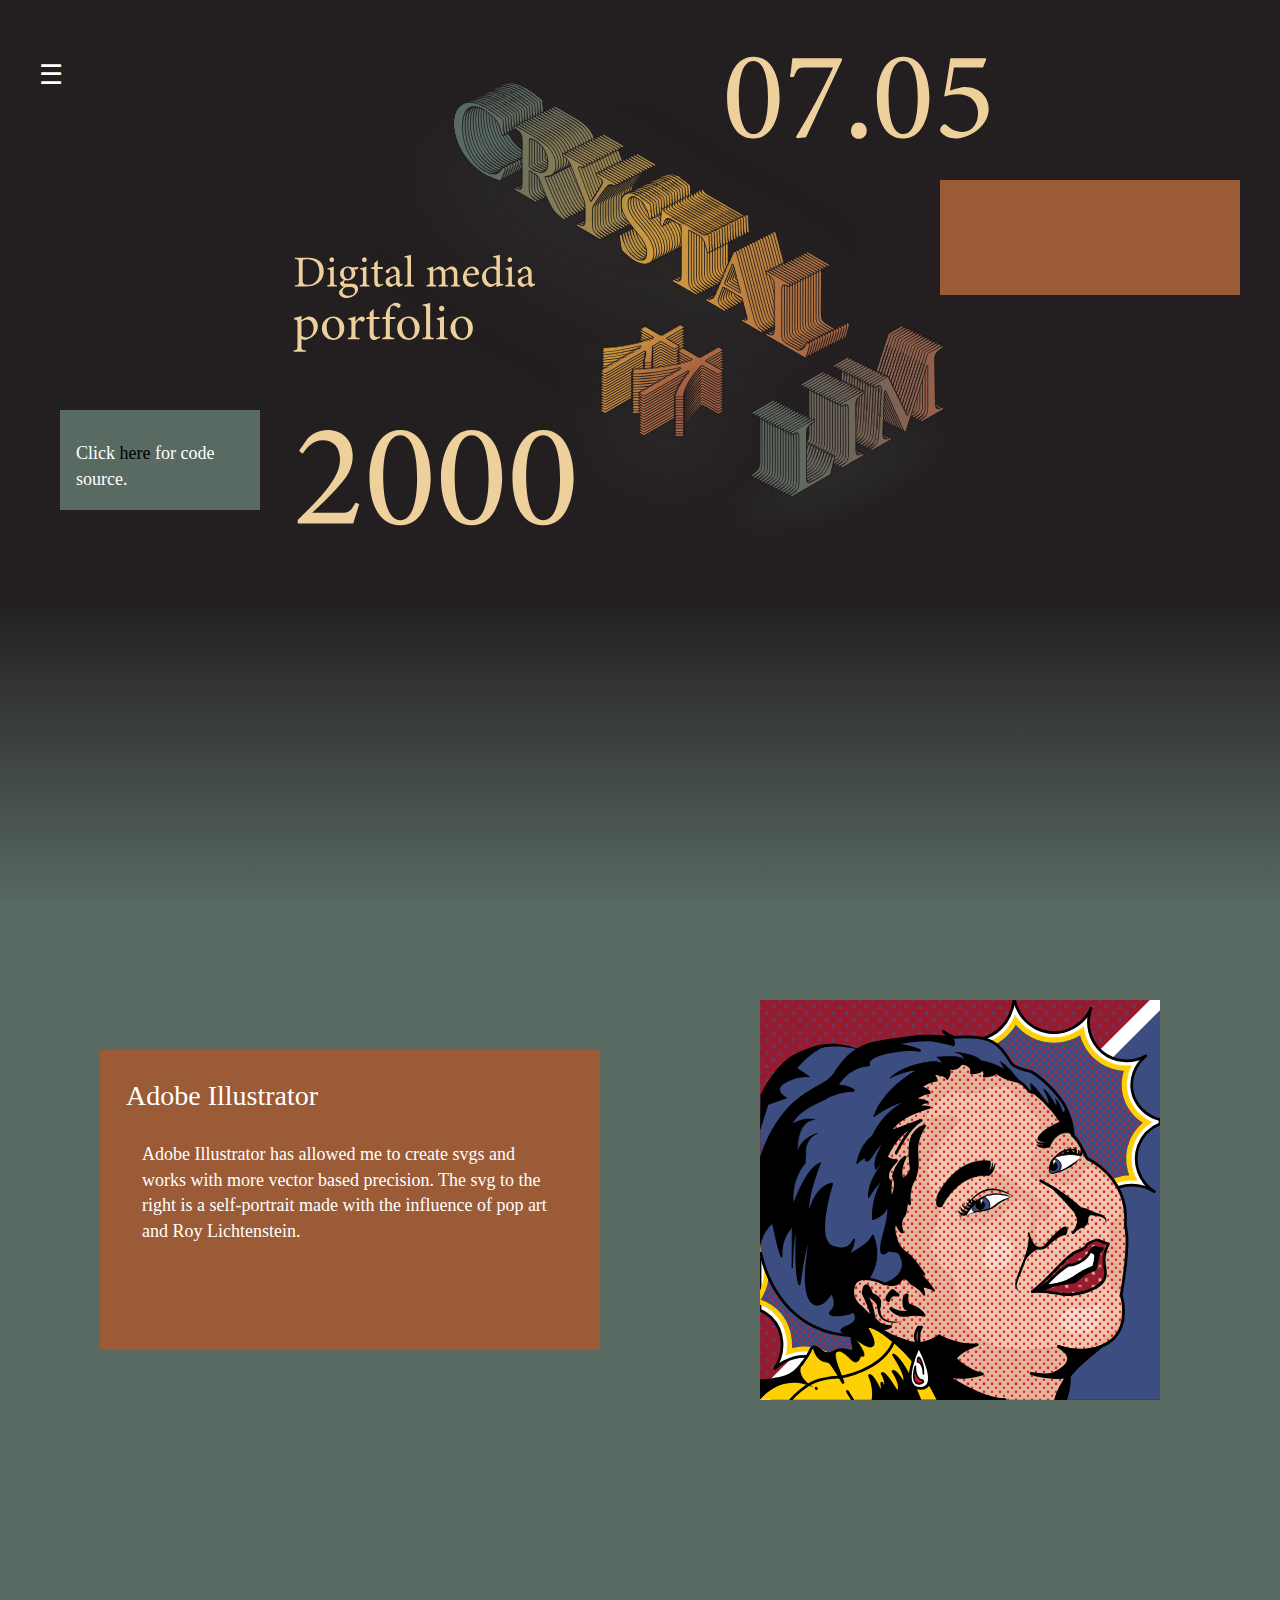
==== index.html @ cbd5aaac "commit" ====
<!DOCTYPE html>
<html>
<head>
  <link href="style.css" rel="stylesheet" type="text/css" />
  <link rel="stylesheet" media="screen and (max-width: 600px)" href="sm.css">
  <title>parallax</title>
  <meta charset="utf-8">
  <meta name="viewport" content="width=device-width, initial-scale=1">
  <link rel="stylesheet" href="https://maxcdn.bootstrapcdn.com/bootstrap/3.4.1/css/bootstrap.min.css">
  <script src="https://ajax.googleapis.com/ajax/libs/jquery/3.5.1/jquery.min.js"></script>
  <script src="https://maxcdn.bootstrapcdn.com/bootstrap/3.4.1/js/bootstrap.min.js"></script>
</head>
<body class="background">
<script src="script.js"></script>
<div id="mySidenav" class="sidenav">
  <a href="javascript:void(0)" class="closebtn" onclick="closeNav()">&times;</a>
  <a href="sandbox.html">About</a>
  <a href="#">Services</a>
  <a href="#">Clients</a>
  <a href="#">Contact</a>
</div>
<div class="row" style="padding:0px;margin:0px;">
  <div class="col-sm-12 pic"></div>
</div>
  <div id="rtol2" class="main">
    <span id="navbutton" onclick="openNav()">&#9776;</span>
  </div>

<div id="rtol" class="col9"></div>
  <div id="ltor" class="main2"><p style="font-size:18px;color:white;font-family:'Times New Roman';text-align:right;">A rennovated page for digital artworks made by Crystal Lim</p></div>

<div id="rtol" class="col7"></div>
  <div id="ltor" class="main3"><p id="w" style="font-size:18px;color:white;font-family:'Times New Roman';">Click <a href="https://github.com/crystal00lim/00" id="l" >here</a> for code source.</p>
</div>
<svg width="100%" height="310px">
  <rect width="100%" height="310px" fill="url(#grad2)"/>
  <defs>
    <linearGradient id="grad2" x1="0%" y1="0%" x2="0%" y2="100%">
      <stop offset="0%" style="stop-color:rgb(35,31,32);stop-opacity:1" />
      <stop offset="100%" style="stop-color:rgb(89,106,99);stop-opacity:1" />
    </linearGradient>
  </defs>
</svg>
<div id="ltor"class="col8">
  <p id="rtol" style="font-family:'Times New Roman';font-size:28px;color:white;padding:0px">Adobe Illustrator</p>
  <p id="rtol" style="font-family:'Times New Roman';font-size:18px;color:white;;">Adobe Illustrator has allowed me to create svgs and works with more vector based precision. The svg to the right is a self-portrait made with the influence of pop art and Roy Lichtenstein.</p>
</div>
<div class="col6">
  <div class="col-sm-6"></div>
  <div style="margin-top:100px;" class="col-sm-6 pic2">
  </div>
</div>
<svg width="100%" height="450px">
  <rect width="100%" height="450px" fill="url(#grad3)"/>
  <defs>
    <linearGradient id="grad3" x1="0%" y1="0%" x2="0%" y2="100%">
      <stop offset="0%" style="stop-color:rgb(89,106,99);stop-opacity:1"/>
      <stop offset="100%" style="stop-color:rgb(155,91,54);stop-opacity:1" />
    </linearGradient>
  </defs>
</svg>
<script>
  window.onscroll = function() {myFunction()};
  var rtol2 = document.getElementById("rtol2");
  var sticky = rtol2.offsetTop;
  function myFunction() {
    if (window.pageYOffset >= sticky) {
    rtol2.classList.add("sticky");
    } else {
    rtol2.classList.remove("sticky");
    }
  }
  </script>
</body>
</html>
---- style.css ----
body, html {
}
.row {
  background-color: rgb(35,31,32);
  padding:0px;
  margin:0px;
}
.row2 {
  background-color: rgb(89,106,99);
  padding:0px;
  margin:0px;
}
.sidenav {
  height: 100%;
  width: 0;
  position: fixed;
  z-index: 1;
  top: 0;
  left: 0;
  background-color: #111;
  overflow-x: hidden;
  transition: 0.5s;
  padding-top: 60px;
}
#l {
  color:black;
}
.sidenav a {
  padding: 8px 8px 8px 32px;
  text-decoration: none;
  font-size: 25px;
  color: #818181;
  display: block;
  transition: 0.3s;
}

.sidenav a:hover {
  color: #f1f1f1;
}

.sidenav .closebtn {
  position: absolute;
  top: 0;
  right: 25px;
  font-size: 36px;
  margin-left: 50px;
}

.main {
  position:absolute;
  top:30px;
  left:13px;
  width:280px;
  background-color:transparent;
}

@media screen and (max-height: 450px) {
  .sidenav {padding-top: 15px;}
  .sidenav a {font-size: 18px;}
}
#navbutton {
  font-size:20pt;
  cursor: pointer;
  color:white;
  font-family: 'Times New Roman', Times, serif;
  text-align:left;
}

#ltor {
  padding: 16px;
  animation-name: lside;
  animation-duration:2.0s;
  animation-fill-mode:forwards;
  text-align:left;
}
@-webkit-keyframes lside {
  0%   { transform: translate(-80px,0px); 
         opacity:0;}
  100% { transform: translate(0px,0px); 
         opacity:1;}
}
@-moz-keyframes lside {
  0%   { transform: translate(-80px,0px); 
         opacity:0;}
  100% { transform: translate(0px,0px); 
         opacity:1;}
}
@-o-keyframes lside {
  0%   { transform: translate(-100px,0px); 
         opacity:0;}
  100% { transform: translate(0px,0px); 
         opacity:1;}
}
@keyframes lside {
  0%   { transform: translate(-100px,0px); 
         opacity:0;}
  100% { transform: translate(0px,0px); 
         opacity:1;}
}

#rtol2 {
  padding: 16px;
  animation-name: side;
  animation-duration:1.5s;
  animation-fill-mode:forwards;
  margin:10px;
}
#rtol {
  padding: 16px;
  animation-name: side;
  animation-duration:1.5s;
  animation-fill-mode:forwards;
  margin:10px;
}
@-webkit-keyframes side {
  0%   { transform: translate(80px,0px); 
         opacity: 0; }
  100% { transform: translate(0px,0px);
         opacity:1; }
}
@-moz-keyframes side {
  0%   { transform: translate(80px,0px); 
         opacity:0;}
  100% { transform: translate(0px,0px); 
         opacity:1;}
}
@-o-keyframes side {
  0%   { transform: translate(100px,0px); 
         opacity:0;}
  100% { transform: translate(0px,0px); 
         opacity:1;}
}
@keyframes side {
  0%   { transform: translate(100px,0px); 
         opacity:0;}
  100% { transform: translate(0px,0px); 
         opacity:1;}
}

.dtou {
  padding: 16px;
  animation-name: vslide;
  animation-duration:3s;
  animation-fill-mode:forwards;
}
@-webkit-keyframes vslide {
  0%   { transform: translate(0px,100px); }
  100% { transform: translate(0px,0px); }
}
@-moz-keyframes vslide {
  0%   { transform: translate(0px,100px); }
  100% { transform: translate(0px,0px); }
}
@-o-keyframes vslide {
  0%   { transform: translate(0px,100px); }
  100% { transform: translate(0px,0px); }
}
@keyframes vslide {
  0%   { transform: translate(0px,100px); }
  100% { transform: translate(0px,0px); }
}

.pic {
  background-image:url('crystal.svg');
  background-repeat:no-repeat;
  background-position:center;
  background-size:900px 600px;
  height:600px;
  padding: 0px; 
  margin:0px;
}
.main2 {
  position:absolute;
  top:190px;
  right:60px;
  width:280px;
  background-color:transparent;
}
.main3 {
  position:absolute;
  top:425px;
  left:60px;
  width:180px;
  background-color:transparent;
}
.col7 {
  width:200px;
  height:100px;
  padding:10px;
  position: absolute;
  top:400px;
  left:50px;
  background-color:rgb(89,106,99);
}
.col8 {
  width:500px;
  height:300px;
  padding:10px;
  position: absolute;
  top:1050px;
  left:100px;
  background-color:rgb(155,91,54);
  z-index:+9;
}
.col9 {
  width:300px;
  height:115px;
  padding-top:0px;
  background-color: rgb(155,91,54);
  position: absolute;
  top:170px;
  right:30px;
  z-index:+11;
}
.col6 {
  width:100%;
  height:900px;
  padding-top:0px;
  background-color:rgb(89,106,99);
  position: absolute;
  top:900px;
}
.pic2 {
  background-image:url('pop.svg');
  background-repeat:no-repeat;
  background-position:center;
  background-size:400px 400px;
  height:400px;
  padding: 0px; 
  margin:0px;
}
.sticky {
  position: fixed;
  top: 0;
  width: 100%;
  z-index:2;
}
---- sm.css ----
body, html {
}
.row {
  background-color: rgb(35,31,32);
  padding:0px;
  margin:0px;
}
.row2 {
  background-color: rgb(89,106,99);
  padding:0px;
  margin:0px;
}
.sidenav {
  height: 100%;
  width: 0;
  position: fixed;
  z-index: 10;
  top: 0;
  left: 0;
  background-color: #111;
  overflow-x: hidden;
  transition: 0.5s;
  padding-top: 60px;
}

.sidenav a {
  padding: 8px 8px 8px 32px;
  text-decoration: none;
  font-size: 25px;
  color: #818181;
  display: block;
  transition: 0.3s;
}

.sidenav a:hover {
  color: #f1f1f1;
}

.sidenav .closebtn {
  position: absolute;
  top: 0;
  right: 25px;
  font-size: 36px;
  margin-left: 50px;
}

.main {
  position:absolute;
  top:-5px;
  left:-8px;
  text-align: left;
}
  
#l {
  color:rgb(155,91,54);
}
@media screen and (max-height: 450px) {
  .sidenav {padding-top: 15px;}
  .sidenav a {font-size: 18px;}
}
#navbutton {
  font-size:20pt;
  cursor: pointer;
  color:white;
  font-family: 'Times New Roman', Times, serif;
}

#ltor {
  padding: 16px;
  animation-name: lside;
  animation-duration:2.0s;
  animation-fill-mode:forwards;
  text-align:left;
}
@-webkit-keyframes lside {
  0%   { transform: translate(-80px,0px); 
         opacity:0;}
  100% { transform: translate(0px,0px); 
         opacity:1;}
}
@-moz-keyframes lside {
  0%   { transform: translate(-80px,0px); 
         opacity:0;}
  100% { transform: translate(0px,0px); 
         opacity:1;}
}
@-o-keyframes lside {
  0%   { transform: translate(-100px,0px); 
         opacity:0;}
  100% { transform: translate(0px,0px); 
         opacity:1;}
}
@keyframes lside {
  0%   { transform: translate(-100px,0px); 
         opacity:0;}
  100% { transform: translate(0px,0px); 
         opacity:1;}
}

#rtol {
  padding: 16px;
  animation-name: side;
  animation-duration:1.5s;
  animation-fill-mode:forwards;
  margin:10px;
}
@-webkit-keyframes side {
  0%   { transform: translate(80px,0px); 
         opacity: 0; }
  100% { transform: translate(0px,0px);
         opacity:1; }
}
@-moz-keyframes side {
  0%   { transform: translate(80px,0px); 
         opacity:0;}
  100% { transform: translate(0px,0px); 
         opacity:1;}
}
@-o-keyframes side {
  0%   { transform: translate(100px,0px); 
         opacity:0;}
  100% { transform: translate(0px,0px); 
         opacity:1;}
}
@keyframes side {
  0%   { transform: translate(100px,0px); 
         opacity:0;}
  100% { transform: translate(0px,0px); 
         opacity:1;}
}

.dtou {
  padding: 16px;
  animation-name: vslide;
  animation-duration:3s;
  animation-fill-mode:forwards;
}
@-webkit-keyframes vslide {
  0%   { transform: translate(0px,100px); }
  100% { transform: translate(0px,0px); }
}
@-moz-keyframes vslide {
  0%   { transform: translate(0px,100px); }
  100% { transform: translate(0px,0px); }
}
@-o-keyframes vslide {
  0%   { transform: translate(0px,100px); }
  100% { transform: translate(0px,0px); }
}
@keyframes vslide {
  0%   { transform: translate(0px,100px); }
  100% { transform: translate(0px,0px); }
}

.pic {
  background-image:url('crystalsm.svg');
  background-repeat:no-repeat;
  background-position:center;
  background-size:900px 600px;
  height:600px;
  padding: 0px; 
  margin:0px;
}
#w {
    width: 220px;
    text-align:right;
}
.main3 {
  position:absolute;
  top:550px;
  left:60px;
  width:180px;
  background-color:transparent;
}
.main2 {
    position: absolute;
    top:650px;
  }
.col7 {
    display:none;
}
.col8 {
  width:300px;
  height:300px;
  padding:10px;
  position: absolute;
  top:750px;
  left:5px;
  background-color:rgb(155,91,54);
  z-index:+9;
}
.col9 {
    display:none;
}
.col6 {
  width:100%;
  height:800px;
  padding-top:0px;
  background-color:rgb(89,106,99);
  position: absolute;
  top:1000px;
  z-index:1;
}
.pic2 {
  background-image:url('pop.svg');
  background-repeat:no-repeat;
  background-position:center;
  background-size:400px 400px;
  height:400px;
  padding: 0px; 
  margin:0px;
}
.sticky {
  position: fixed;
  top: 0;
  width: 100%;
  z-index:2;
}
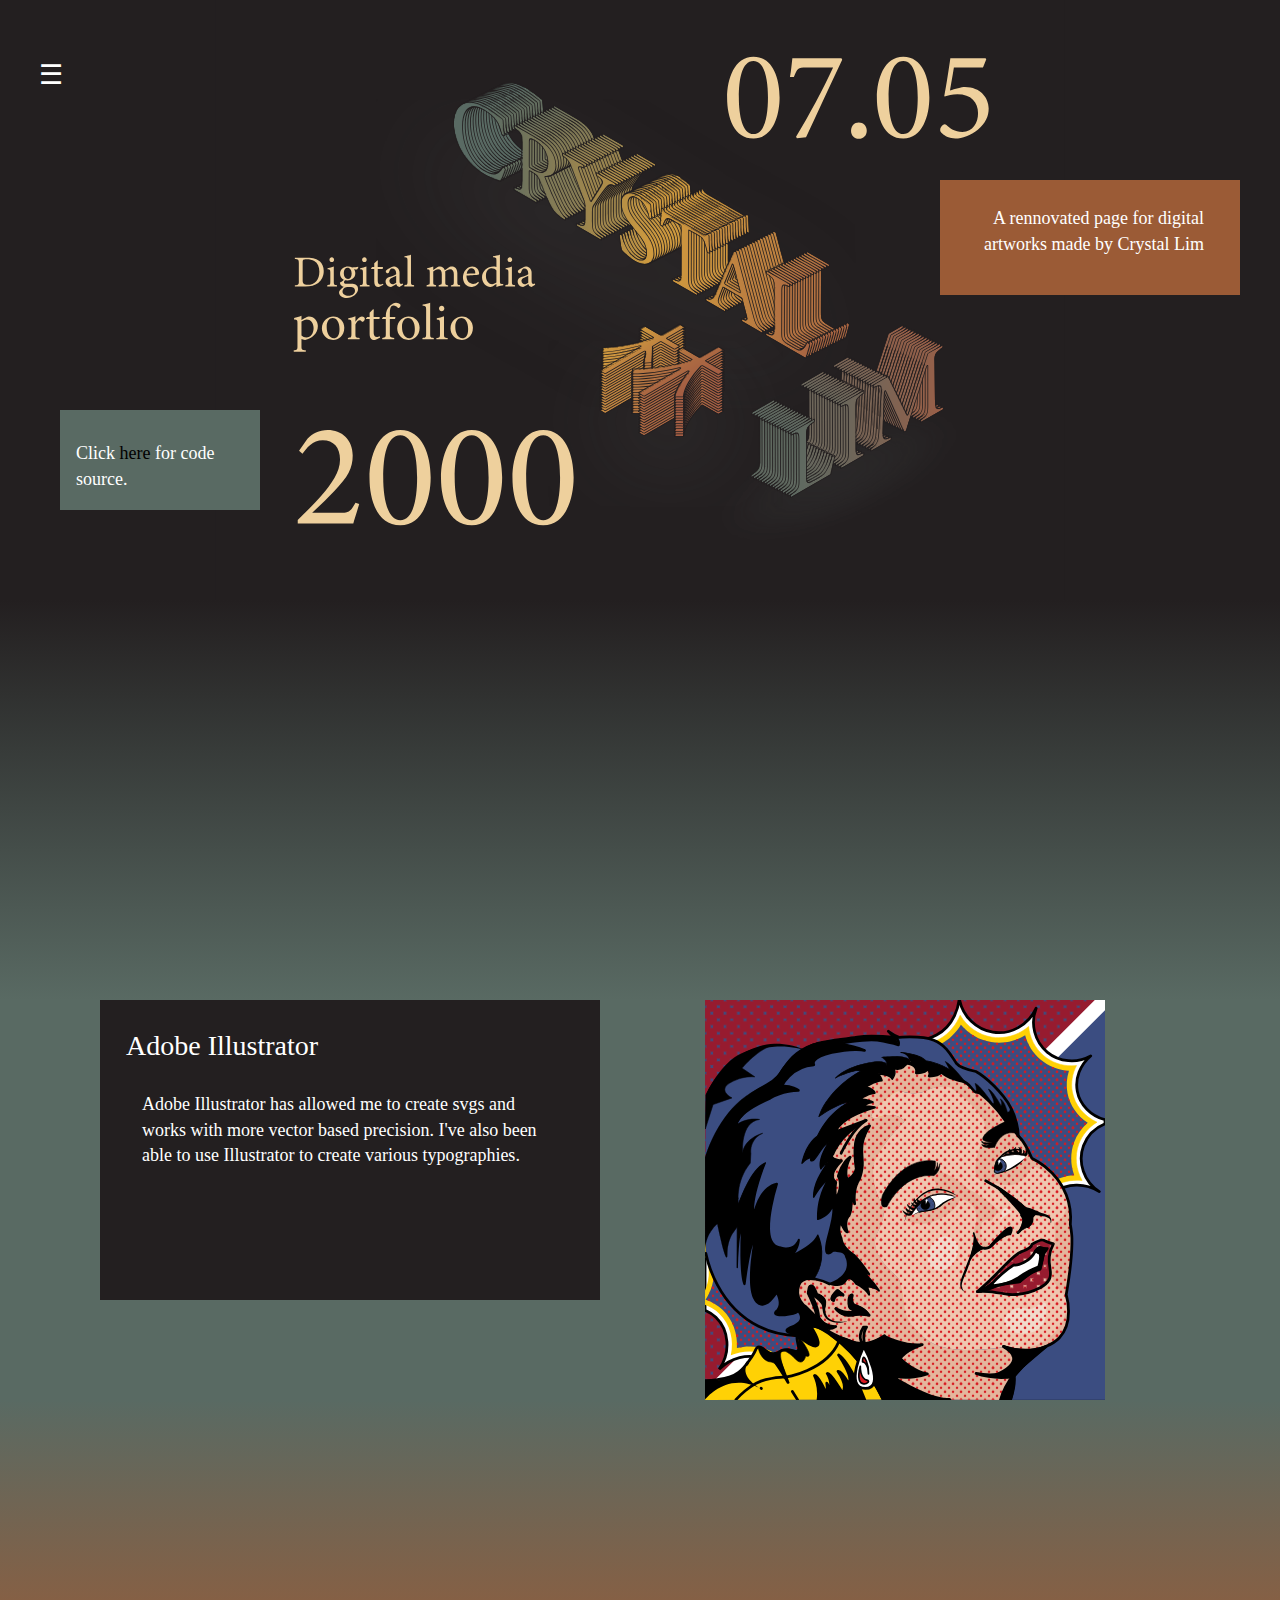
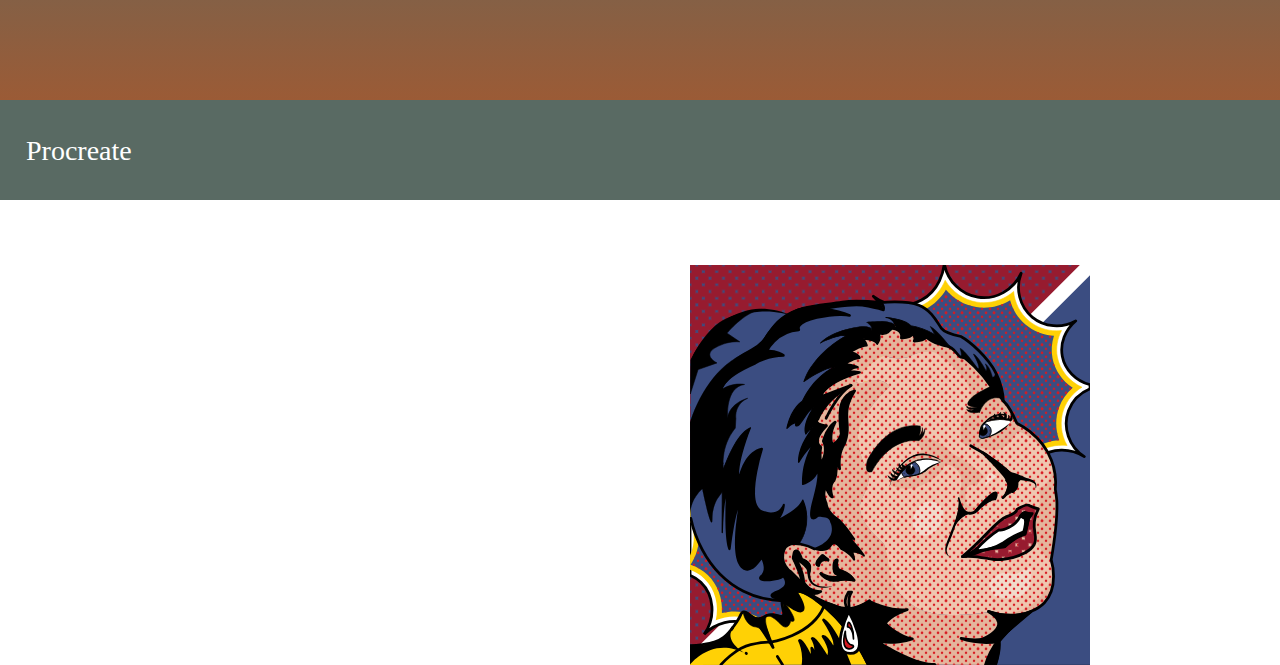
==== commit dc082606: "Sm.css updated" ====
--- a/index.html
+++ b/index.html
@@ -32,8 +32,8 @@
 <div id="rtol" class="col7"></div>
   <div id="ltor" class="main3"><p id="w" style="font-size:18px;color:white;font-family:'Times New Roman';">Click <a href="https://github.com/crystal00lim/00" id="l" >here</a> for code source.</p>
 </div>
-<svg width="100%" height="310px">
-  <rect width="100%" height="310px" fill="url(#grad2)"/>
+<svg width="100%" height="400px">
+  <rect width="100%" height="400px" fill="url(#grad2)"/>
   <defs>
     <linearGradient id="grad2" x1="0%" y1="0%" x2="0%" y2="100%">
       <stop offset="0%" style="stop-color:rgb(35,31,32);stop-opacity:1" />
@@ -41,17 +41,32 @@
     </linearGradient>
   </defs>
 </svg>
-<div id="ltor"class="col8">
+<div id="ltor" class="col8">
   <p id="rtol" style="font-family:'Times New Roman';font-size:28px;color:white;padding:0px">Adobe Illustrator</p>
-  <p id="rtol" style="font-family:'Times New Roman';font-size:18px;color:white;;">Adobe Illustrator has allowed me to create svgs and works with more vector based precision. The svg to the right is a self-portrait made with the influence of pop art and Roy Lichtenstein.</p>
+  <p id="rtol" style="font-family:'Times New Roman';font-size:18px;color:white;;">Adobe Illustrator has allowed me to create svgs and works with more vector based precision. I've also been able to use Illustrator to create various typographies.</p>
 </div>
 <div class="col6">
   <div class="col-sm-6"></div>
-  <div style="margin-top:100px;" class="col-sm-6 pic2">
+  <div class="col-sm-6">
+    <div id="myCarousel" class="carousel slide" data-ride="carousel">
+    <div class="carousel-inner">
+      <div id="o" class="item active">
+        <img src="pop.svg" alt="Los Angeles" style="width:400px;height400px;">
+      </div>
+
+      <div id="o" class="item">
+        <img src="chicago.jpg" alt="Chicago" style="width:100%;">
+      </div>
+    
+      <div id="o" class="item">
+        <img src="ny.jpg" alt="New york" style="width:100%;">
+      </div>
+    </div>
   </div>
 </div>
-<svg width="100%" height="450px">
-  <rect width="100%" height="450px" fill="url(#grad3)"/>
+<div class="s">
+<svg width="100%" height="300px">
+  <rect width="100%" height="300px" fill="url(#grad3)"/>
   <defs>
     <linearGradient id="grad3" x1="0%" y1="0%" x2="0%" y2="100%">
       <stop offset="0%" style="stop-color:rgb(89,106,99);stop-opacity:1"/>
@@ -59,6 +74,30 @@
     </linearGradient>
   </defs>
 </svg>
+</div>
+<div id="ltor" class="col5">
+  <p id="rtol" style="font-family:'Times New Roman';font-size:28px;color:white;padding:0px">Procreate</p>
+  <p id="rtol" style="font-family:'Times New Roman';font-size:18px;color:white;;">Adobe Illustrator has allowed me to create svgs and works with more vector based precision. I've also been able to use Illustrator to create various typographies.</p>
+</div>
+<div class="col4">
+  <div class="col-sm-6" style="padding:0;margin:0;"></div>
+  <div class="col-sm-6" style="padding:0;margin:0;">
+    <div id="myCarousel" class="carousel slide" data-ride="carousel">
+    <div class="carousel-inner">
+      <div class="item active">
+        <img src="pop.svg" alt="Los Angeles" style="width:400px;height400px;">
+      </div>
+
+      <div class="item">
+        <img src="chicago.jpg" alt="Chicago" style="width:100%;">
+      </div>
+    
+      <div class="item">
+        <img src="ny.jpg" alt="New york" style="width:100%;">
+      </div>
+    </div>
+  </div>
+</div>
 <script>
   window.onscroll = function() {myFunction()};
   var rtol2 = document.getElementById("rtol2");
--- a/style.css
+++ b/style.css
@@ -14,7 +14,7 @@
   height: 100%;
   width: 0;
   position: fixed;
-  z-index: 1;
+  z-index:+12;
   top: 0;
   left: 0;
   background-color: #111;
@@ -104,6 +104,7 @@
   animation-duration:1.5s;
   animation-fill-mode:forwards;
   margin:10px;
+  z-index:+9;
 }
 #rtol {
   padding: 16px;
@@ -175,6 +176,7 @@
   right:60px;
   width:280px;
   background-color:transparent;
+  z-index:+9;
 }
 .main3 {
   position:absolute;
@@ -197,10 +199,10 @@
   height:300px;
   padding:10px;
   position: absolute;
-  top:1050px;
+  top:1000px;
   left:100px;
-  background-color:rgb(155,91,54);
-  z-index:+9;
+  background-color:rgb(35,31,32);
+  z-index:+7;
 }
 .col9 {
   width:300px;
@@ -210,24 +212,20 @@
   position: absolute;
   top:170px;
   right:30px;
-  z-index:+11;
+  z-index:7;
 }
 .col6 {
   width:100%;
-  height:900px;
+  height:800px;
   padding-top:0px;
   background-color:rgb(89,106,99);
   position: absolute;
-  top:900px;
-}
-.pic2 {
-  background-image:url('pop.svg');
-  background-repeat:no-repeat;
-  background-position:center;
-  background-size:400px 400px;
+  top:1000px;
+}
+.item {
   height:400px;
   padding: 0px; 
-  margin:0px;
+  margin-left:50px;
 }
 .sticky {
   position: fixed;
--- a/sm.css
+++ b/sm.css
@@ -167,7 +167,7 @@
 }
 .main3 {
   position:absolute;
-  top:550px;
+  top:570px;
   left:60px;
   width:180px;
   background-color:transparent;
@@ -175,6 +175,7 @@
 .main2 {
     position: absolute;
     top:650px;
+    z-index:+9;
   }
 .col7 {
     display:none;
@@ -182,37 +183,62 @@
 .col8 {
   width:300px;
   height:300px;
-  padding:10px;
-  position: absolute;
-  top:750px;
+  margin:10px;
+  position: absolute;
+  top:950px;
   left:5px;
-  background-color:rgb(155,91,54);
-  z-index:+9;
+  background-color:rgb(35,31,32);
+  z-index:+8;
 }
 .col9 {
     display:none;
 }
 .col6 {
   width:100%;
-  height:800px;
+  height:600px;
   padding-top:0px;
   background-color:rgb(89,106,99);
   position: absolute;
-  top:1000px;
+  top: 1000px;
   z-index:1;
 }
-.pic2 {
-  background-image:url('pop.svg');
-  background-repeat:no-repeat;
-  background-position:center;
-  background-size:400px 400px;
+#o {
+  margin-top:310px;
+}
+.item {
   height:400px;
   padding: 0px; 
-  margin:0px;
+  margin-top:260px;
 }
 .sticky {
   position: fixed;
   top: 0;
   width: 100%;
   z-index:2;
+}
+.col4 {
+  width:100%;
+  height:700px;
+  padding-top:0px;
+  position: absolute;
+  background-color:rgb(155,91,54);
+  top: 900px;
+  z-index:1;
+}
+.col5 {
+  width:300px;
+  height:300px;
+  margin:0px;
+  position: absolute;
+  top:800px;
+  left:5px;
+  background-color:rgb(35,31,32);
+  z-index:+8;
+}
+.s {
+  padding:0;
+  margin:0;
+  position:absolute;
+  top:600px;
+  width:100%;
 }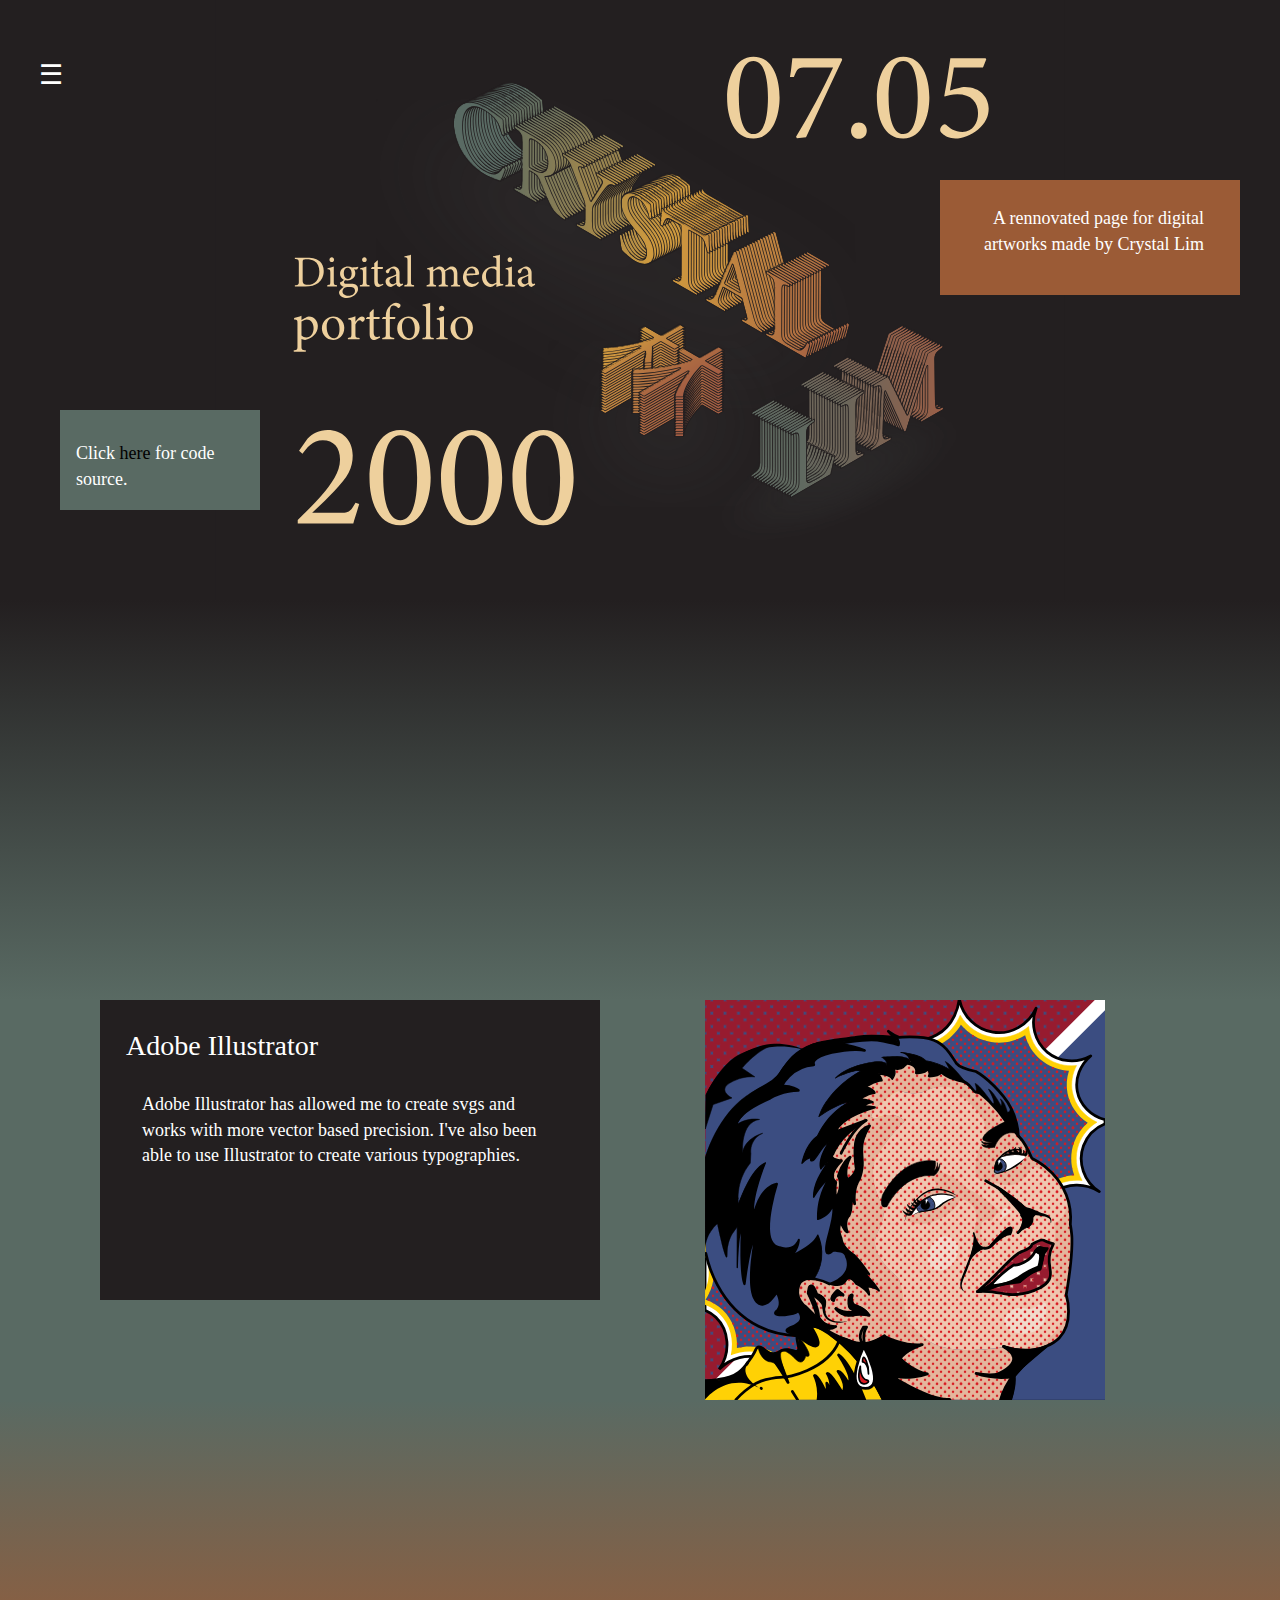
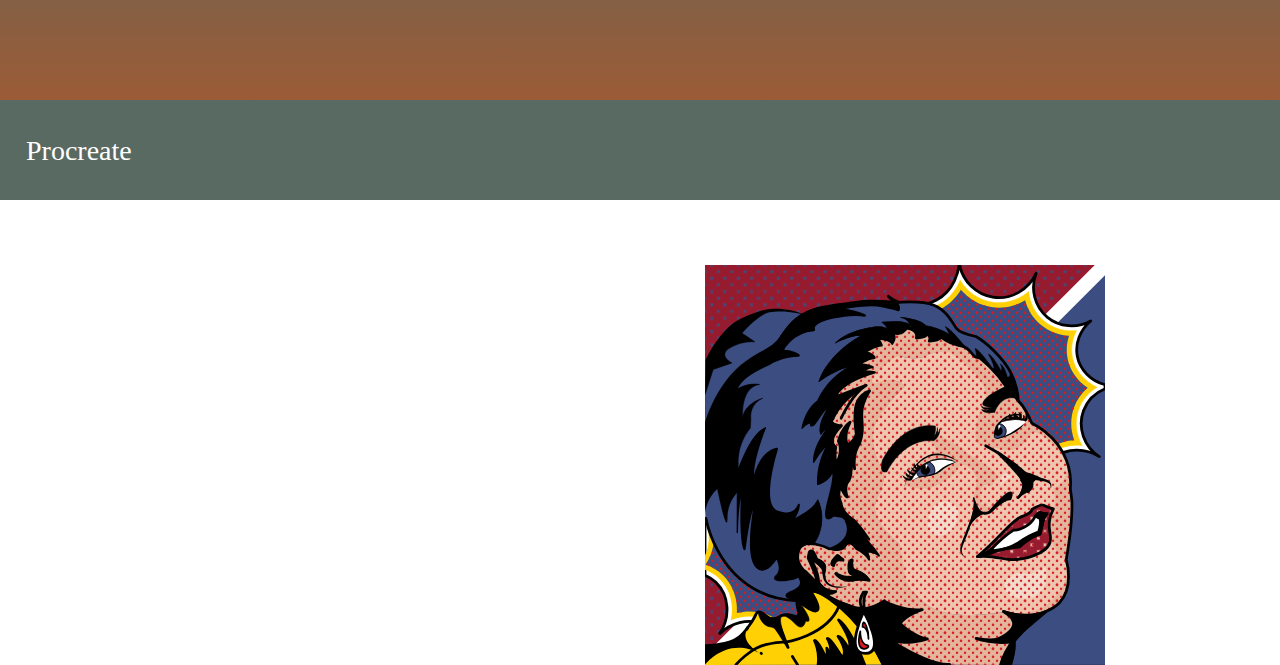
==== commit 37e234c5: "new svg" ====
--- a/index.html
+++ b/index.html
@@ -55,7 +55,7 @@
       </div>
 
       <div id="o" class="item">
-        <img src="chicago.jpg" alt="Chicago" style="width:100%;">
+        <img src="boy.svg" alt="Chicago" style="width:400px;height400px;">
       </div>
     
       <div id="o" class="item">
@@ -80,8 +80,8 @@
   <p id="rtol" style="font-family:'Times New Roman';font-size:18px;color:white;;">Adobe Illustrator has allowed me to create svgs and works with more vector based precision. I've also been able to use Illustrator to create various typographies.</p>
 </div>
 <div class="col4">
-  <div class="col-sm-6" style="padding:0;margin:0;"></div>
-  <div class="col-sm-6" style="padding:0;margin:0;">
+  <div class="col-sm-6"></div>
+  <div class="col-sm-6">
     <div id="myCarousel" class="carousel slide" data-ride="carousel">
     <div class="carousel-inner">
       <div class="item active">
--- a/sm.css
+++ b/sm.css
@@ -204,6 +204,8 @@
 }
 #o {
   margin-top:310px;
+  height:400px;
+  padding:0;
 }
 .item {
   height:400px;
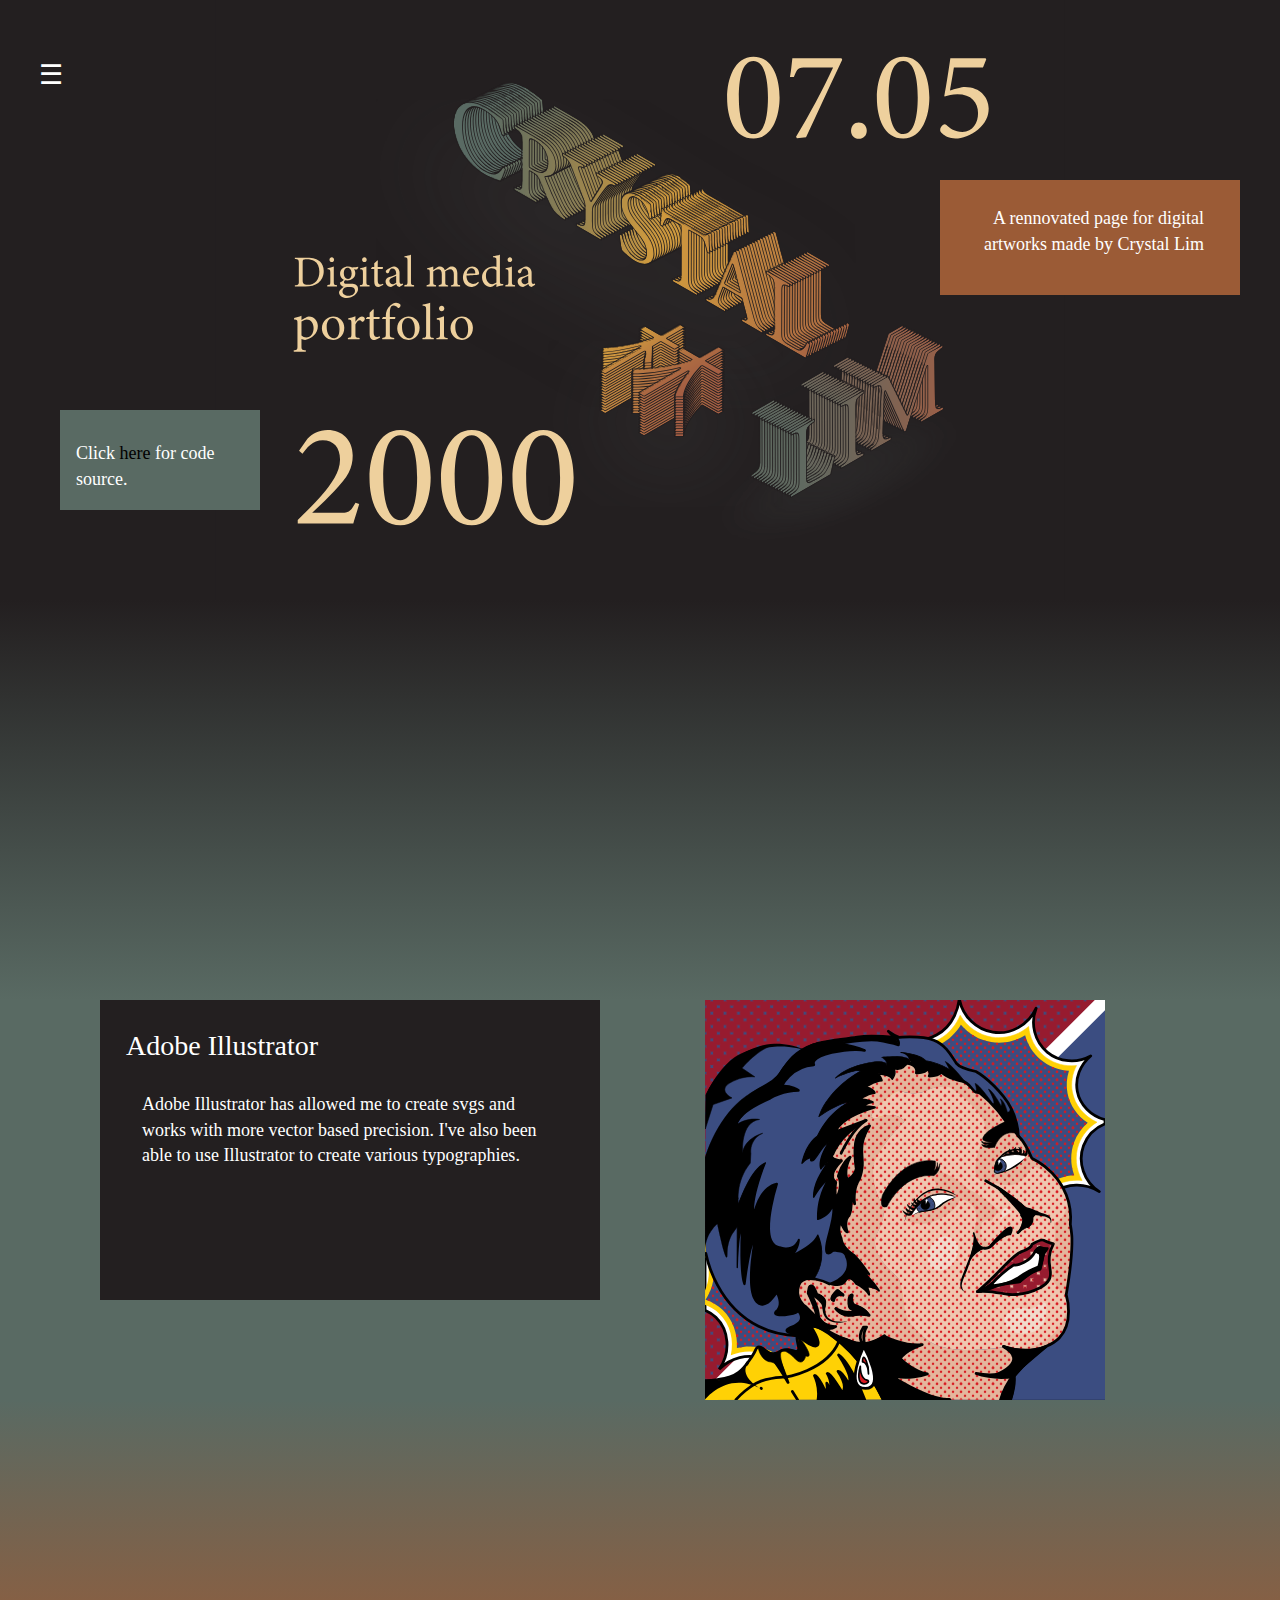
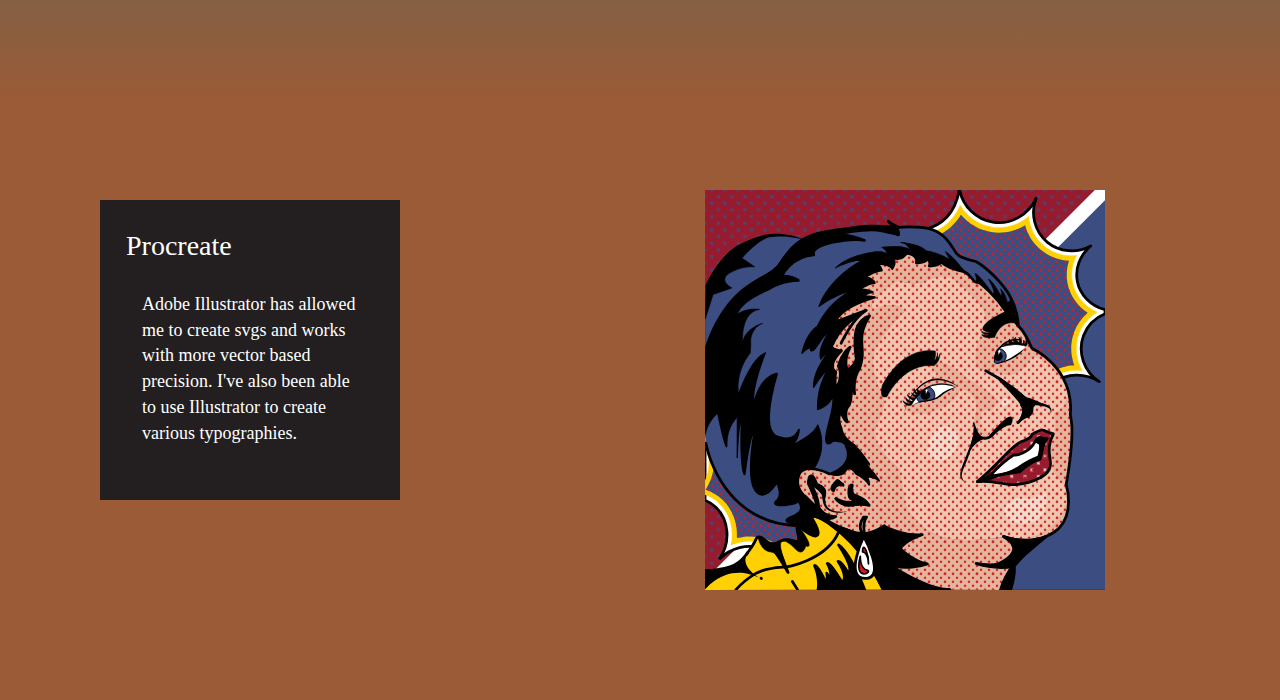
==== commit ed5e60c1: "style.css" ====
--- a/index.html
+++ b/index.html
@@ -51,15 +51,15 @@
     <div id="myCarousel" class="carousel slide" data-ride="carousel">
     <div class="carousel-inner">
       <div id="o" class="item active">
-        <img src="pop.svg" alt="Los Angeles" style="width:400px;height400px;">
+        <img src="pop.svg" style="width:400px;height400px;" alt="Los Angeles">
       </div>
 
       <div id="o" class="item">
-        <img src="boy.svg" alt="Chicago" style="width:400px;height400px;">
+        <img src="boy.svg" style="width:400px;height400px;" alt="Chicago">
       </div>
     
       <div id="o" class="item">
-        <img src="ny.jpg" alt="New york" style="width:100%;">
+        <img src="pop.svg" style="width:400px;height400px;" alt="New york">
       </div>
     </div>
   </div>
@@ -84,15 +84,15 @@
   <div class="col-sm-6">
     <div id="myCarousel" class="carousel slide" data-ride="carousel">
     <div class="carousel-inner">
-      <div class="item active">
+      <div id="o2" class="item active">
         <img src="pop.svg" alt="Los Angeles" style="width:400px;height400px;">
       </div>
 
-      <div class="item">
+      <div id="o2" class="item">
         <img src="chicago.jpg" alt="Chicago" style="width:100%;">
       </div>
     
-      <div class="item">
+      <div id="o2" class="item">
         <img src="ny.jpg" alt="New york" style="width:100%;">
       </div>
     </div>
--- a/style.css
+++ b/style.css
@@ -216,20 +216,45 @@
 }
 .col6 {
   width:100%;
-  height:800px;
+  height:600px;
   padding-top:0px;
   background-color:rgb(89,106,99);
   position: absolute;
   top:1000px;
 }
-.item {
+#o {
   height:400px;
   padding: 0px; 
   margin-left:50px;
+}
+#o2 {
+  padding:0;
+  margin-left:50px;
+  margin-top:90px;
 }
 .sticky {
   position: fixed;
   top: 0;
   width: 100%;
   z-index:2;
+}
+.col4 {
+  width:100%;
+  height:600px;
+  padding-top:0px;
+  position: absolute;
+  background-color:rgb(155,91,54);
+  top: 700px;
+  z-index:1;
+}
+.col5 {
+  width:300px;
+  height:300px;
+  margin:0px;
+  padding:10px;
+  position: absolute;
+  top:800px;
+  left:100px;
+  background-color:rgb(35,31,32);
+  z-index:+8;
 }--- a/sm.css
+++ b/sm.css
@@ -204,13 +204,11 @@
 }
 #o {
   margin-top:310px;
-  height:400px;
   padding:0;
 }
-.item {
-  height:400px;
-  padding: 0px; 
+#o2 {
   margin-top:260px;
+  padding:0;
 }
 .sticky {
   position: fixed;
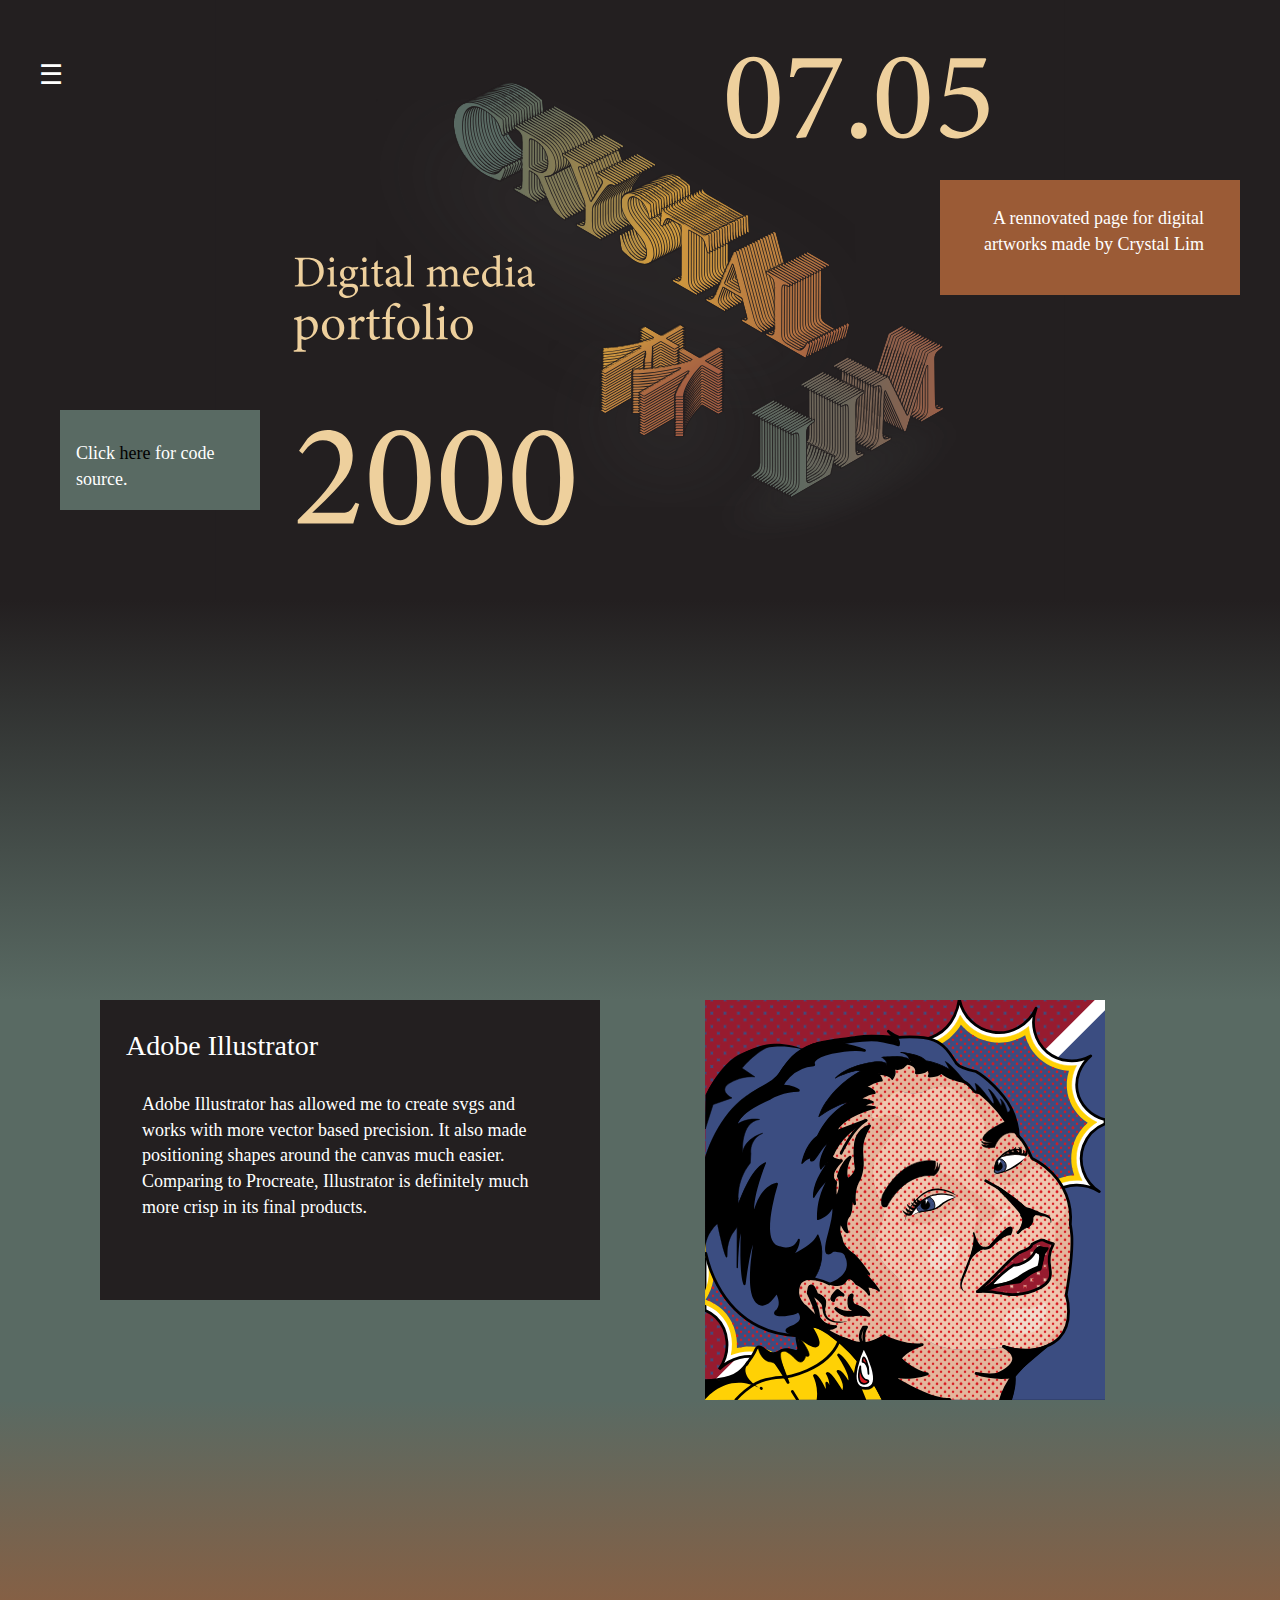
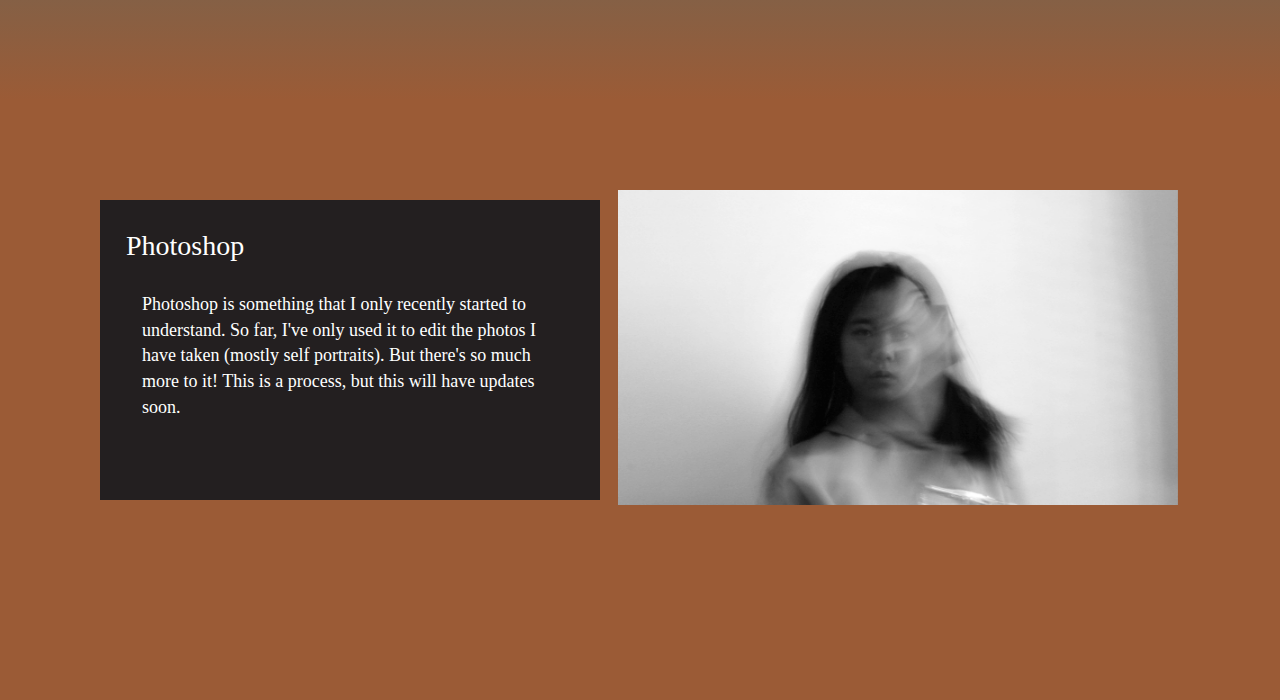
==== commit 3c1d3738: "Linking divs" ====
--- a/index.html
+++ b/index.html
@@ -14,10 +14,10 @@
 <script src="script.js"></script>
 <div id="mySidenav" class="sidenav">
   <a href="javascript:void(0)" class="closebtn" onclick="closeNav()">&times;</a>
-  <a href="sandbox.html">About</a>
-  <a href="#">Services</a>
-  <a href="#">Clients</a>
-  <a href="#">Contact</a>
+  <a href="https://75.crystal00lim.repl.co/adobe.html">Illustrator</a>
+  <a href="https://75.crystal00lim.repl.co/photography.html">Photoshop</a>
+  <a href="https://75.crystal00lim.repl.co/procreate.html">Procreate</a>
+  <a href="https://resume-page.crystal00lim.repl.co/">Resume</a>
 </div>
 <div class="row" style="padding:0px;margin:0px;">
   <div class="col-sm-12 pic"></div>
@@ -41,14 +41,17 @@
     </linearGradient>
   </defs>
 </svg>
+<a href="https://75.crystal00lim.repl.co/adobe.html">
 <div id="ltor" class="col8">
   <p id="rtol" style="font-family:'Times New Roman';font-size:28px;color:white;padding:0px">Adobe Illustrator</p>
-  <p id="rtol" style="font-family:'Times New Roman';font-size:18px;color:white;;">Adobe Illustrator has allowed me to create svgs and works with more vector based precision. I've also been able to use Illustrator to create various typographies.</p>
+  <p id="rtol" style="font-family:'Times New Roman';font-size:18px;color:white;;">Adobe Illustrator has allowed me to create svgs and works with more vector based precision. It also made positioning shapes around the canvas much easier. Comparing to Procreate, Illustrator is definitely much more crisp in its final products.</p>
 </div>
+</a>
 <div class="col6">
   <div class="col-sm-6"></div>
   <div class="col-sm-6">
     <div id="myCarousel" class="carousel slide" data-ride="carousel">
+    <a href="https://75.crystal00lim.repl.co/adobe.html">
     <div class="carousel-inner">
       <div id="o" class="item active">
         <img src="pop.svg" style="width:400px;height400px;" alt="Los Angeles">
@@ -59,9 +62,10 @@
       </div>
     
       <div id="o" class="item">
-        <img src="pop.svg" style="width:400px;height400px;" alt="New york">
+        <img src="Cool.svg" style="width:400px;height400px;" alt="New york">
       </div>
     </div>
+  </a>
   </div>
 </div>
 <div class="s">
@@ -75,27 +79,31 @@
   </defs>
 </svg>
 </div>
-<div id="ltor" class="col5">
-  <p id="rtol" style="font-family:'Times New Roman';font-size:28px;color:white;padding:0px">Procreate</p>
-  <p id="rtol" style="font-family:'Times New Roman';font-size:18px;color:white;;">Adobe Illustrator has allowed me to create svgs and works with more vector based precision. I've also been able to use Illustrator to create various typographies.</p>
+<a href="https://75.crystal00lim.repl.co/photography.html">
+<div id="ltor" class="col85">
+  <p id="rtol" style="font-family:'Times New Roman';font-size:28px;color:white;padding:0px">Photoshop</p>
+  <p id="rtol" style="font-family:'Times New Roman';font-size:18px;color:white;">Photoshop is something that I only recently started to understand. So far, I've only used it to edit the photos I have taken (mostly self portraits). But there's so much more to it! This is a process, but this will have updates soon.</p>
 </div>
+</a>
 <div class="col4">
-  <div class="col-sm-6"></div>
-  <div class="col-sm-6">
+  <div class="col-sm-5"></div>
+  <div class="col-sm-6" style="margin-left:20px;">
     <div id="myCarousel" class="carousel slide" data-ride="carousel">
+    <a href="https://75.crystal00lim.repl.co/photography.html">
     <div class="carousel-inner">
       <div id="o2" class="item active">
-        <img src="pop.svg" alt="Los Angeles" style="width:400px;height400px;">
+        <img src="me.jpg" alt="Los Angeles" style="width:100%;">
       </div>
 
       <div id="o2" class="item">
-        <img src="chicago.jpg" alt="Chicago" style="width:100%;">
+        <img src="me2.jpg" alt="Chicago" style="width:100%;">
       </div>
     
       <div id="o2" class="item">
-        <img src="ny.jpg" alt="New york" style="width:100%;">
+        <img src="me3.jpg" alt="New york" style="width:100%;">
       </div>
     </div>
+    </a>
   </div>
 </div>
 <script>
--- a/style.css
+++ b/style.css
@@ -204,6 +204,16 @@
   background-color:rgb(35,31,32);
   z-index:+7;
 }
+.col85 {
+  width:500px;
+  height:300px;
+  padding:10px;
+  position: absolute;
+  top:800px;
+  left:100px;
+  background-color:rgb(35,31,32);
+  z-index:+7;
+}
 .col9 {
   width:300px;
   height:115px;
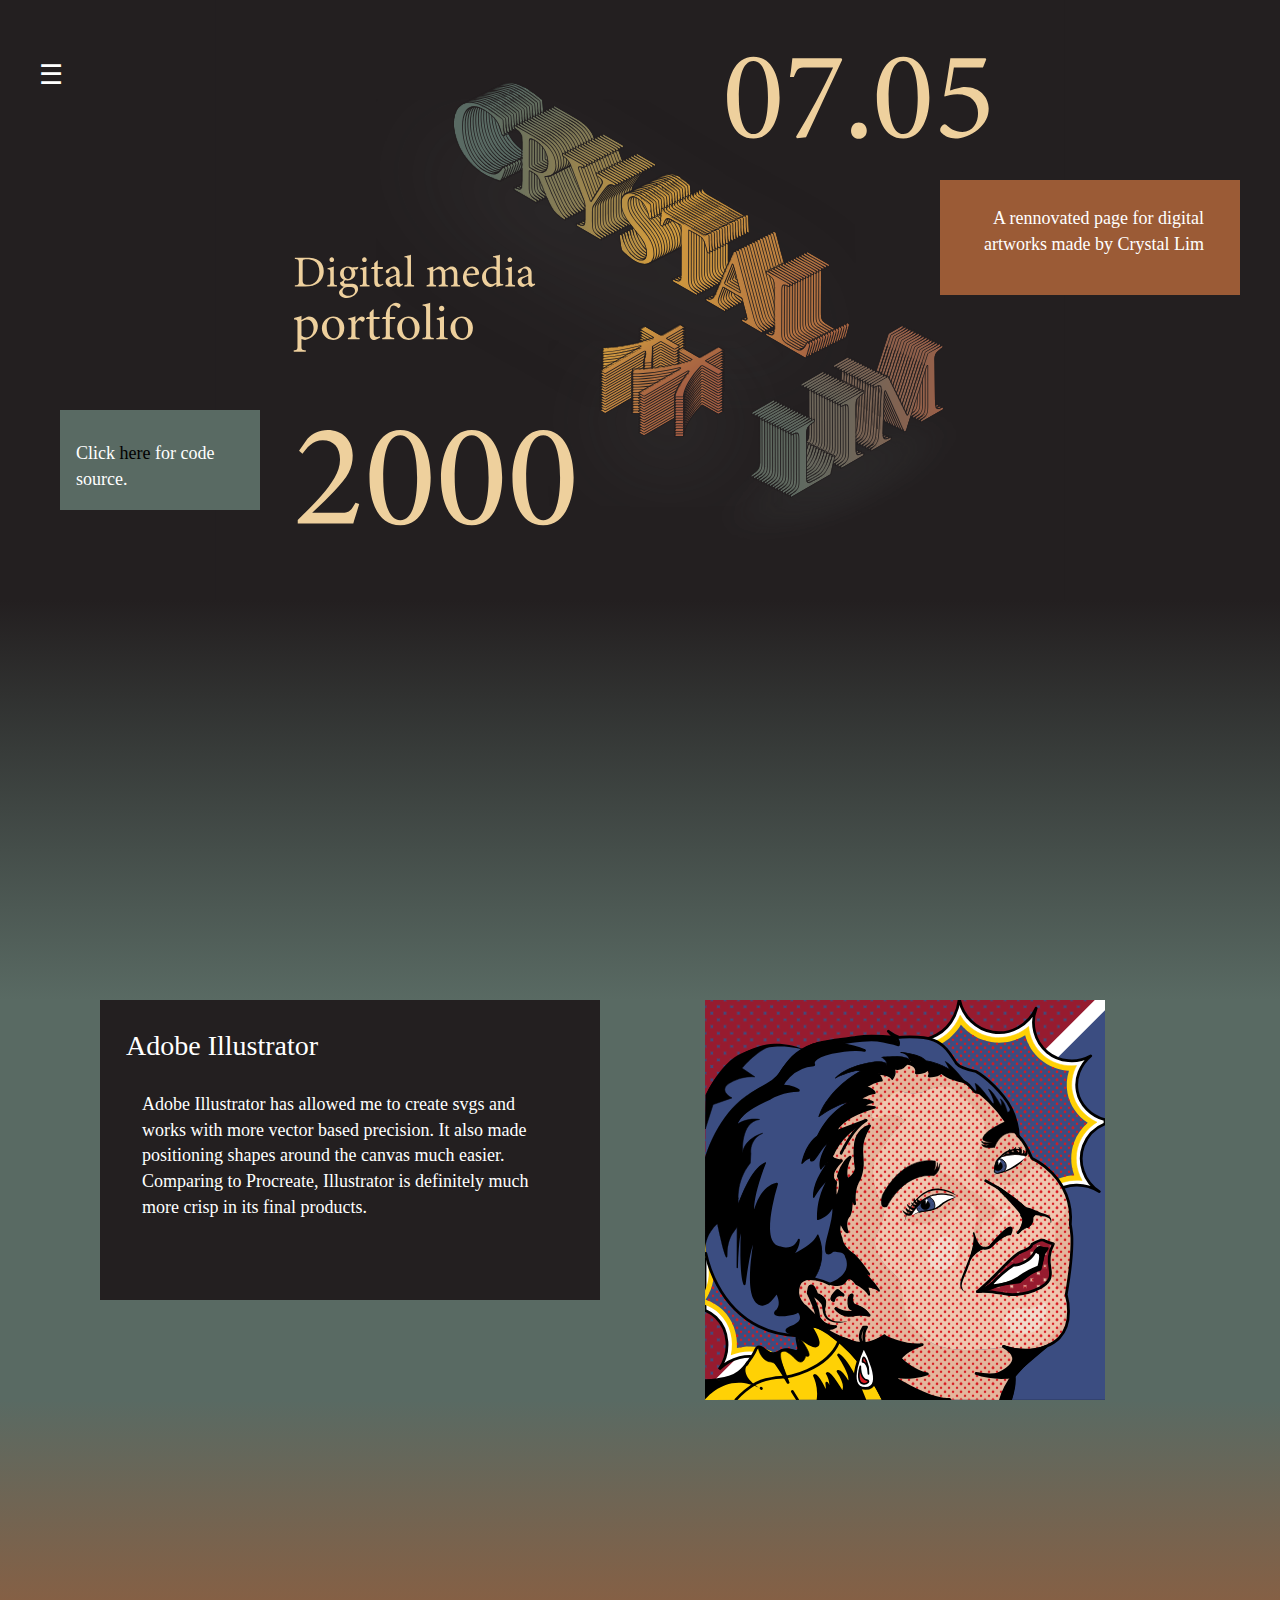
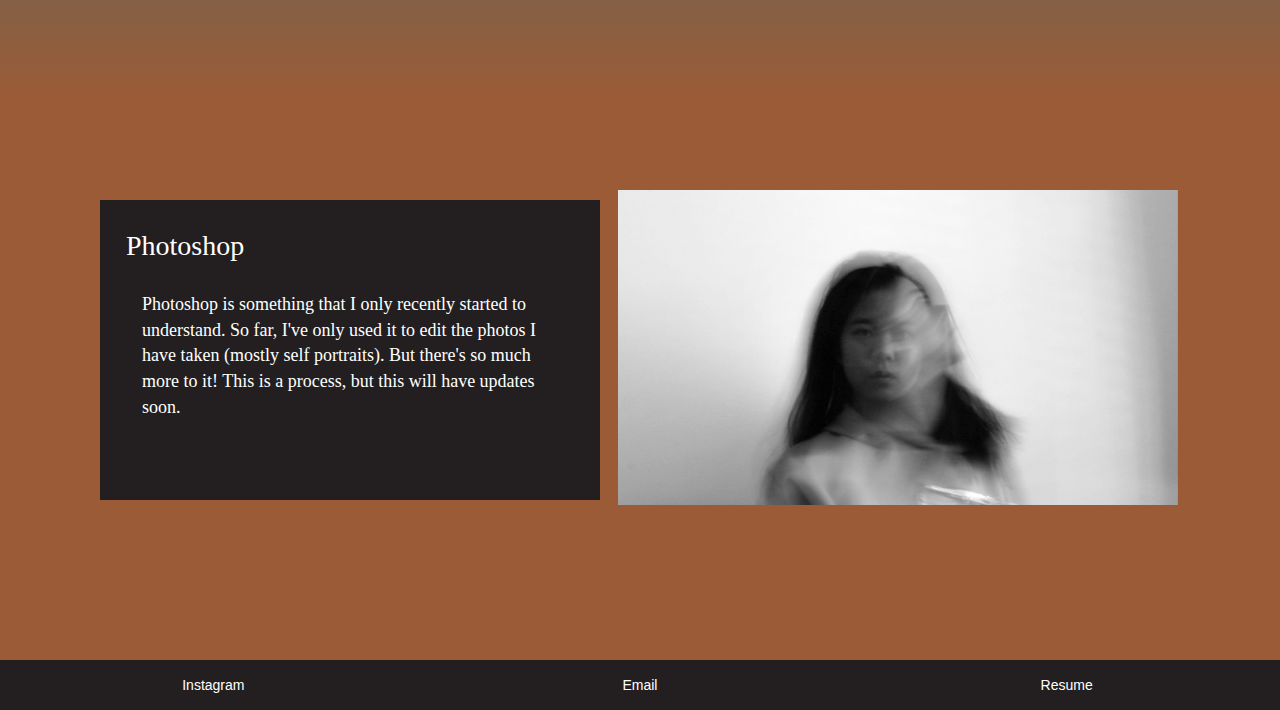
==== commit 2c10bacf: "added footer" ====
--- a/index.html
+++ b/index.html
@@ -1,7 +1,7 @@
 <!DOCTYPE html>
 <html>
 <head>
-  <link href="style.css" rel="stylesheet" type="text/css" />
+  <link type="text/css" href="style.css" rel="stylesheet" />
   <link rel="stylesheet" media="screen and (max-width: 600px)" href="sm.css">
   <title>parallax</title>
   <meta charset="utf-8">
@@ -10,8 +10,8 @@
   <script src="https://ajax.googleapis.com/ajax/libs/jquery/3.5.1/jquery.min.js"></script>
   <script src="https://maxcdn.bootstrapcdn.com/bootstrap/3.4.1/js/bootstrap.min.js"></script>
 </head>
-<body class="background">
-<script src="script.js"></script>
+<body>
+<script src="style.js"></script>
 <div id="mySidenav" class="sidenav">
   <a href="javascript:void(0)" class="closebtn" onclick="closeNav()">&times;</a>
   <a href="https://75.crystal00lim.repl.co/adobe.html">Illustrator</a>
@@ -31,7 +31,7 @@
 
 <div id="rtol" class="col7"></div>
   <div id="ltor" class="main3"><p id="w" style="font-size:18px;color:white;font-family:'Times New Roman';">Click <a href="https://github.com/crystal00lim/00" id="l" >here</a> for code source.</p>
-</div>
+  </div>
 <svg width="100%" height="400px">
   <rect width="100%" height="400px" fill="url(#grad2)"/>
   <defs>
@@ -79,7 +79,7 @@
   </defs>
 </svg>
 </div>
-<a href="https://75.crystal00lim.repl.co/photography.html">
+<a href="https://visart.crystal00lim.repl.co/photography.html">
 <div id="ltor" class="col85">
   <p id="rtol" style="font-family:'Times New Roman';font-size:28px;color:white;padding:0px">Photoshop</p>
   <p id="rtol" style="font-family:'Times New Roman';font-size:18px;color:white;">Photoshop is something that I only recently started to understand. So far, I've only used it to edit the photos I have taken (mostly self portraits). But there's so much more to it! This is a process, but this will have updates soon.</p>
@@ -104,8 +104,22 @@
       </div>
     </div>
     </a>
+    </div>
   </div>
 </div>
+
+<div class="row2" style="text-align:center;">
+  <div class="col-sm-4">
+    <a href="https://www.instagram.com/rock_in_metal/" style="color:white;">Instagram</a>
+  </div>
+  <div class="col-sm-4">
+    <a href="mailto:cl3364@drexel.edu" style="color:white;">Email</a> 
+  </div>
+  <div class="col-sm-4">
+    Resume 
+  </div>
+</div>
+
 <script>
   window.onscroll = function() {myFunction()};
   var rtol2 = document.getElementById("rtol2");
@@ -117,6 +131,6 @@
     rtol2.classList.remove("sticky");
     }
   }
-  </script>
+</script>
 </body>
 </html>--- a/style.css
+++ b/style.css
@@ -6,9 +6,17 @@
   margin:0px;
 }
 .row2 {
-  background-color: rgb(89,106,99);
-  padding:0px;
-  margin:0px;
+  position: absolute;
+  top:1260px;
+  z-index:+10;
+  text-align:center;
+  background-color: rgb(35,31,32);
+  width:100%;
+  height:50px;
+}
+.col-sm-4 {
+  color:white;
+  padding-top:15px;
 }
 .sidenav {
   height: 100%;
@@ -169,6 +177,14 @@
   height:600px;
   padding: 0px; 
   margin:0px;
+  animation: fadein 3s ease ;
+}
+@keyframes fadein {
+  0% {opacity:0;}
+  10% {opacity:0.1;}
+  30% {opacity:0.5}
+  50% {opacity:0.7;}
+  100% {opacity:1;}
 }
 .main2 {
   position:absolute;
